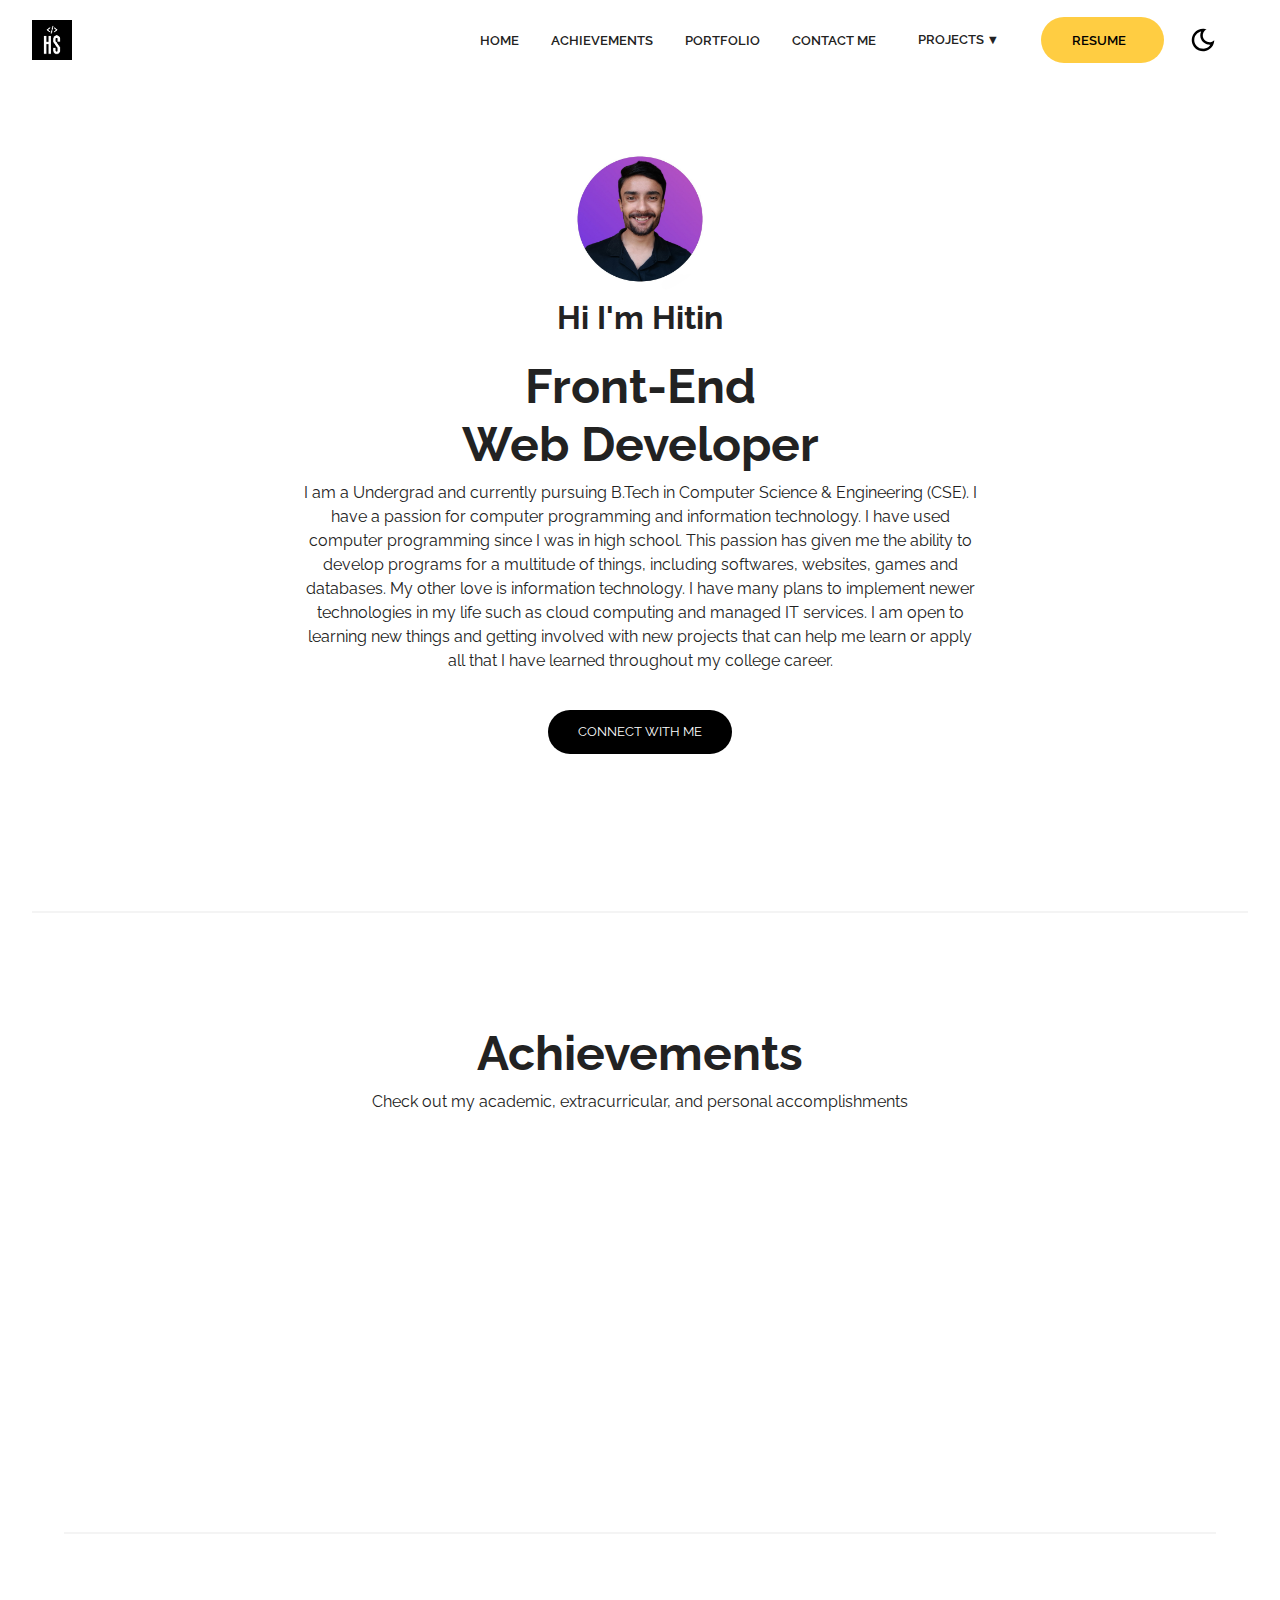
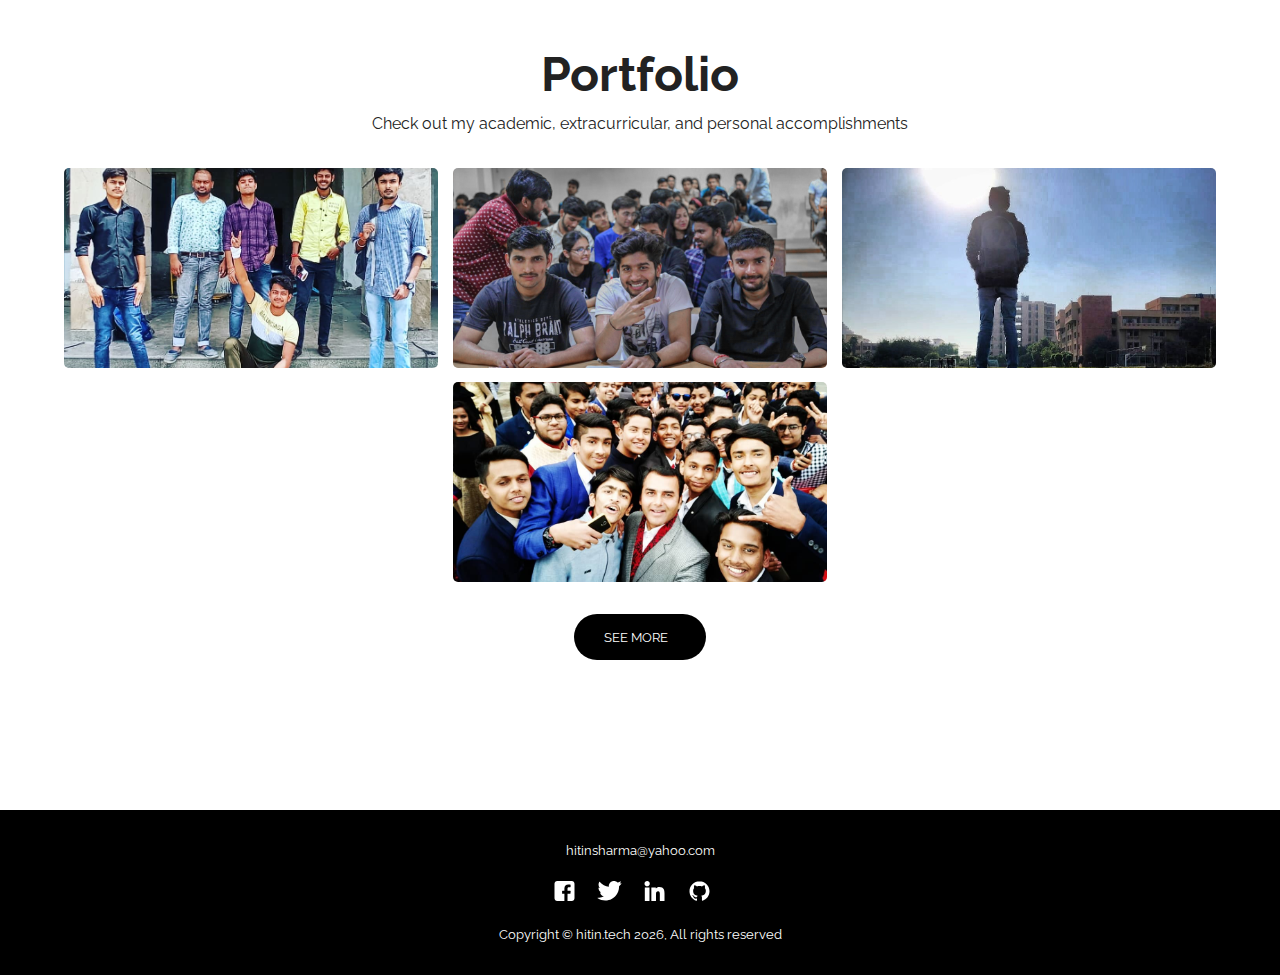
==== index.html @ 6531ae47 "first commit" ====
<!DOCTYPE html>
<html lang="en">
  <head>
  <style>
        :root {
    --bg-primary: #ffffff; /* Default background color */
    --text-color: #222222; /* Default text color */
    --dark-bg-primary: #333333; /* Dark mode background color */
    --dark-text-color: #ffffff; /* Dark mode text color */
}

/* Style for the dropdown menu */
.dropdown {
    position: relative;
    display: inline-block;
}

/* Style for the dropdown button */
.dropdown button {
    background: var(--bg-primary);
    color: var(--text-color);
    font-family: "Raleway", sans-serif;
    padding: 10px;
    margin: 0 1rem;
    font-size: 0.8rem;
    font-weight: var(--weight-semibold);
    border: none;
    cursor: pointer;
}

/* Dark mode styles for the dropdown button */
.dark-mode .dropdown button {
    background: var(--dark-bg-primary);
    color: var(--dark-text-color);
}

/* Style for the dropdown content (hidden by default) */
.dropdown-content {
    display: none;
    position: absolute;
    background-color: #f9f9f9;
    min-width: 160px;
    box-shadow: 0px 8px 16px 0px rgba(0,0,0,0.2);
    z-index: 1;
}

/* Style for the links inside the dropdown */
.dropdown-content a {
    color: black; /* Default link color */
    padding: 12px 16px;
    text-decoration: none;
    display: block;
}

/* Dark mode styles for links inside the dropdown */
.dark-mode .dropdown-content a {
    color: white; /* Dark mode link color */
}

/* Change color on hover */
.dropdown-content a:hover {
    background-color: #f1f1f1;
}

/* Show the dropdown menu on hover */
.dropdown:hover .dropdown-content {
    display: block;
}

    </style>
    <meta charset="UTF-8" />
    <meta http-equiv="X-UA-Compatible" content="IE=edge" />
    <meta name="viewport" content="width=device-width, initial-scale=1.0" />
    <!-- Primary Meta Tags -->
    <title>Hitin's - Personal Portfolio</title>
    <meta name="title" content="Hitin's Portfolio" />
    <meta
      name="description"
      content="Explore my diverse portfolio showcasing a passion for web development, unique projects, and a commitment to delivering innovative solutions."
    />
    
    <meta name="title" property="og:title" content="Enter your title here">
    <meta property="og:type" content="Enter any tyoe like Article or Website">
    <meta name="description" property="og:description" content="Enter description here">
    <meta name="image" property="og:image" content="Enter image URL here">
    <meta property='og:url' content='https://www.hitin.tech/project1/index.html'/>

    <!-- Open Graph / Facebook -->
    <meta property="og:type" content="website" />
    <meta
      property="og:url"
      content="https://www.hitin.tech/"
    />
    <meta property="og:title" content="Hitin's Portfolio" />
    <meta
      property="og:description"
      content="Explore my diverse portfolio showcasing a passion for web development, unique projects, and a commitment to delivering innovative solutions."
    />
    <meta
      property="og:image"
      content="https://www.hitin.tech/assets/link-image.png"
    />

    <!-- Twitter -->
    <meta property="twitter:card" content="summary_large_image" />
    <meta
      property="twitter:url"
      content="https://www.hitin.tech/"
    />
    <meta property="twitter:title" content="Hitin's Portfolio" />
    <meta
      property="twitter:description"
      content="Explore my diverse portfolio showcasing a passion for web development, unique projects, and a commitment to delivering innovative solutions."
    />
    <meta
      property="twitter:image"
      content="https://www.hitin.tech/assets/link-image.png"
    />

    <!-- Link -->
    <link
      rel="apple-touch-icon"
      sizes="180x180"
      href="assets/favicon/apple-touch-icon.png"
    />
    <link
      rel="icon"
      type="image/png"
      sizes="16x16"
      href="/assets/favicon/favicon-16x16.png"
    />
    <link
      rel="icon"
      type="image/png"
      sizes="32x32"
      href="assets/favicon/favicon-32x32.png"
    />
    <link
      rel="icon"
      type="image/png"
      sizes="192x192"
      href="assets/favicon/android-chrome-192x192.png"
    />
    <link
      rel="icon"
      type="image/png"
      sizes="512x512"
      href="assets/favicon/android-chrome-512x512.png"
    />
    <link rel="icon" type="image/x-icon" href="assets/favicon/favicon.ico" />
    <link rel="manifest" href="assets/favicon/site.webmanifest" />
    <link
      rel="stylesheet"
      href="https://use.fontawesome.com/releases/v5.15.4/css/all.css"
      integrity="sha384-DyZ88mC6Up2uqS4h/KRgHuoeGwBcD4Ng9SiP4dIRy0EXTlnuz47vAwmeGwVChigm"
      crossorigin="anonymous"
    />
    <link rel="stylesheet" href="css/style.css" />
    <link rel="stylesheet" href="css/utilities.css" />
    <script async src="https://www.googletagmanager.com/gtag/js?id=G-TYW9DEWFYD"></script>
    <script>
    window.dataLayer = window.dataLayer || [];
    function gtag(){dataLayer.push(arguments);}
    gtag('js', new Date());

    gtag('config', 'G-HRS0KFX5E3');
</script>
  </head>
  <body>
    <header id="hero">
      <!-- Navbar -->
      <nav class="navbar">
        <div class="container">
          <!-- Logo -->
          <h1 id="logo">
            <a href="index.html"
              ><img src="./assets/logo1.png" alt="Your Logo"
            /></a>
          </h1>
          <!-- Navbar links -->
          <ul class="nav-menu">
		  <li><a class="nav-link" href="#">HOME</a></li>
            <li><a class="nav-link" href="#projects">ACHIEVEMENTS</a></li>
			<li><a class="nav-link" href="#portfolio">PORTFOLIO</a></li>
            <li><a class="nav-link" href="contact/index.html">CONTACT ME</a></li>
            <li>
						                         <div class="dropdown">
                           <!-- Dropdown button -->
									<button>PROJECTS ▼</button>
    
								<!-- Dropdown content -->
								<div class="dropdown-content">
							<!-- Links to different pages -->
								<a href="project1/index.html" TARGET="_blank">Algorithm Visualizer</a>
								<a href="project2/index.html" TARGET="_blank">भोजन वितरण - Food Waste Management System</a>
								<a href="index.html" TARGET="_blank">Personal Portfolio</a>
							</div>
									</div>

						</li>
						
            <li>
              <a
                class="nav-link btn btn-primary"
                href="profile.pdf" target="_blank"
                >RESUME <i class="fas fa-arrow-right"></i
              ></a>
            </li>

            <!-- Toggle switch -->
            <div class="theme-switch">
              <input type="checkbox" id="switch" />
              <label class="toggle-icons" for="switch">
                <img class="moon" src="assets/moon.svg" />
                <img class="sun" src="assets/sun.svg" />
              </label>
            </div>
            <!-- Hamburger menu -->
          </ul>
          <div class="hamburger">
            <span class="bar"></span>
            <span class="bar"></span>
            <span class="bar"></span>
          </div>
        </div>
      </nav>

      <section class="header-container">
        <img
          class="profile-image"
          src="assets/intro-image.jpg"
          alt=""
        />
        <h1>Hi I'm Hitin</h1>

        <div class="content-text">
          <h2>Front-End</h2>
          <h2>Web Developer</h2>

          <p>
        I am a Undergrad and currently pursuing B.Tech in Computer Science & Engineering (CSE). I have a passion for computer 
		programming and information technology. I have used computer programming since I was in high school. This passion has given me
		the ability to develop programs for a multitude of things, including softwares, websites, games and databases. My other love is
		information technology. I have many plans to implement newer technologies in my life such as cloud computing and managed IT 
		services.
        I am open to learning new things and getting involved with new projects that can help me learn or apply all that I have learned throughout my college career.
          </p>
        </div>
        <a
          href="https://www.linkedin.com/in/hitin-sharma-431a8723b/"
          class="btn btn-secondary"
          target="_blank"
          >Connect With Me</a
        >
      </section>
    </header>

    <!-- Projects -->
    <section id="projects" class="project-container container">
      <div class="division"></div>
      <div class="content-text">
        <h2>Achievements</h2>
        <p>Check out my academic, extracurricular, and personal accomplishments</p>
      </div>

      <article class="project">
        <!-- Project 1 -->
        <div href="" class="card">
          <div class="project-info">
            <div class="project-bio">
              <h3>🏆 Secured 1st Position in Website Building Competition</h3>
              <p>March , 2023</p>
            </div>

            <div class="project-link">
           
            </div>
          </div>
        </div>

        <!-- Project 2 -->
        <div href="" class="card">
          <div class="project-info">
            <div class="project-bio">
              <h3>🏆 Secured 1st Position in Tech Quiz Competition</h3>
              <p>March , 2023</p>
            </div>

            <div class="project-link">
            
            </div>
          </div>
        </div>

        <!-- Porject 3 -->
        <div href="" class="card">
          <div class="project-info">
            <div class="project-bio">
              <h3>🏆 Secured 3rd Position in Call of Duty</h3>
              <p>March , 2023</p>
            </div>

            <div class="project-link">
              
            </div>
          </div>
        </div>

       
      </article>
	  <!-- Projects -->
    <section id="portfolio" class="portfolio-container container">
      <div class="division"></div>
      <div class="content-text">
        <h2>Portfolio</h2>
        <p>Check out my academic, extracurricular, and personal accomplishments</p>
      </div>

      <article class="portfolio">
        <!-- Project 1 -->
        <div href="" class="card2">
          <div class="portfolio-info">
            <div class="portfolio-bio">
              <h3>College Friends</h3>
              <p>📍Galgotias University</p>
            </div>

            <div class="portfolio-link">
           
            </div>
          </div>
        </div>

        <!-- Project 2 -->
        <div href="" class="card2">
          <div class="portfolio-info">
            <div class="portfolio-bio">
              <h3>TechFest </h3>
              <p>📍NIET</p>
            </div>

            <div class="portfolio-link">
            
            </div>
          </div>
        </div>

        <!-- Porject 3 -->
        <div href="" class="card2">
          <div class="portfolio-info">
            <div class="portfolio-bio">
              <h3>Random</h3>
              <p>📍Galgotias College Playground</p>
            </div>

            <div class="portfolio-link">
              
            </div>
          </div>
        </div>
		<!-- Porject 4 -->
        <div href="" class="card2">
          <div class="portfolio-info">
            <div class="portfolio-bio">
              <h3>Engineer's Day 2023</h3>
              <p>📍NIET</p>
            </div>

            <div class="portfolio-link">
              
            </div>
          </div>
        </div>
		<!-- Porject 5 -->
        <div href="" class="card2">
          <div class="portfolio-info">
            <div class="portfolio-bio">
              <h3>High School Farewell</h3>
              <p>📍Nirmala Convent School</p>
            </div>

            <div class="portfolio-link">
              
            </div>
          </div>
        </div>
		<!-- Porject 6 -->
        <div href="" class="card2">
          <div class="portfolio-info">
            <div class="portfolio-bio">
              <h3>Cyber Sapiens </h3>
              <p>📍NIET</p>
            </div>

            <div class="portfolio-link">
              
            </div>
          </div>
        </div>

       
      </article>

      <a href="https://www.instagram.com/iamhitinsharma" class="btn btn-secondary"
        target="_blank" >See More <i class="fas fa-arrow-right"></i
      ></a>
      <br><br><br><br>
    </section>

    <footer id="footer">
      <div class="container">
        <a href="mailto:hitinsharma@yahoo.com">hitinsharma@yahoo.com</a>
        <!-- Social links -->
        <div class="social">
          <a href="https://www.facebook.com/hitin.sharma.33/" target="_blank"
            ><img src="./assets/facebook-icon.svg" alt="Facebook"
          /></a>
          <a href="https://twitter.com/HitinSharma7" target="_blank"><img src="./assets/twitter-icon.svg" alt="Twitter" /></a>
          <a href="https://www.linkedin.com/in/hitin-sharma-431a8723b/" target="_blank"
            ><img src="./assets/linkedin-icon.svg" alt="Linkedin"/></a>
          <a href="https://github.com/hitinsharma" target="_blank"><img src="./assets/github-icon.svg" alt="GitHub" /></a>
          <a href="https://www.youtube.com/channel/UCHW_a3tiNE1DMYt32oHubUw" target="_blank"
            >
         <i class="fab fa-youtube"></i></a>
        </div>
  
        <p>Copyright &copy; hitin.tech <span id="datee"></span>, All rights reserved</p>
      </div>
    </footer>
    <script src="js/script.js"></script>
  </body>
</html>
---- css/style.css ----
/* This is the required project styling. Will contain essential CSS styles like:
   * Flex property
   * Grid layout
   * Cards and sections
*/

@import url(https://fonts.googleapis.com/css?family=Raleway:100,200,300,regular,500,600,700,800,900,100italic,200italic,300italic,italic,500italic,600italic,700italic,800italic,900italic);

/* variables */
:root {
  /* Colors */
  --primary-color: #ffcd42;
  --secondary-color: #ffd35c;
  --bg-primary: #ffffff;
  --text-color: #222222;
  --text-color-two: #ffffff;
  --bg-secondary: #000000;
  --card-background: #f4f4f4;
  --bg-secondary-two: #111111;

  --shadow: 0 10px 40px rgba(0, 0, 0, 0.2);

  /* Font Weight */
  --weight-small: 400;
  --weight-semibold: 600;
  --weight-bold: 800;

  /* Max width */
  --width-small: 600px;
  --width-medium: 1100px;
  --width-large: 1300px;
}

[data-theme="dark"] {
  --primary-color: #ffcd42;
  --secondary-color: #ffd35c;
  --bg-primary: #000000;
  --text-color: #ffffff;
  --text-color-two: #222222;
  --bg-secondary: #ffffff;
  --card-background: #111111;
  --bg-secondary-two: #f4f4f4;
  --shadow: 0 2px 10px rgba(95, 95, 95, 0.2);
}

html {
  font-size: 100%;
  scroll-behavior: smooth;
}


/* Reset default styling */
* {
  margin: 0;
  padding: 0;
  box-sizing: border-box;
}

ul {
  list-style: none;
}

a {
  text-decoration: none;
  color: var(--text-color);
}

/* Main styling */
body {
  background: var(--bg-primary);
  color: var(--text-color);
  font-family: "Raleway", sans-serif;
  line-height: 1.5;
}

/* Navbar */
.navbar {
  position: fixed;
  top: 0;
  left: 0;
  right: 0;
  z-index: 20;
  background: var(--bg-primary);
}

.navbar .container {
  display: flex;
  align-items: center;
  justify-content: space-between;
  z-index: 20;
  height: 80px;
  width: 100%;
}

.navbar .nav-menu {
  display: flex;
  align-items: center;
  background: var(--bg-primary);
}

.navbar .nav-link {
  margin: 0 1rem;
  font-size: 0.8rem;
  font-weight: var(--weight-semibold);
}

.navbar #logo img {
  display: block;
  width: 40px;
}

.navbar .btn {
  margin-right: 1.5rem;
}

.fas.fa-arrow-right {
  margin-left: 0.5rem;
  font-size: 0.9rem;
}

/* hamburger */
.hamburger {
  margin-bottom: 0.1rem;
  display: none;
}

.bar {
  display: block;
  width: 23px;
  height: 3px;
  margin: 4px auto;
  transition: all 0.3s ease-in-out;
  border-radius: 30px;
  background-color: var(--bg-secondary);
}

/* Hero section */
#hero {
  display: flex;
  flex-direction: column;
  height: 100%;
}

.profile-image {
  width: 150px;
  border-radius: 50%;
  animation: bounce 1s infinite alternate;
}

@keyframes bounce {
  from {
    transform: translateY(0px);
  }

  to {
    transform: translateY(-10px);
  }
}

.division {
  width: 100%;
  height: 2px;
  background-color: var(--card-background);
  margin: 5.5rem 0;
}
/* Projects */
#projects {
  display: flex;
  flex-direction: column;
  margin: 2rem auto 5rem;
}

#projects .btn {
  align-self: center;
  margin: 2rem 0;
}

.project {
  display: grid;
  grid-template-columns: repeat(3, 1fr);
  grid-auto-rows: minmax(250px, auto);
  grid-gap: 0.9rem;
}

.card .project-bio p {
  font-size: 0.83rem;
}

.card .project-bio h3 {
  font-size: 0.9rem;
}

.project-info {
  display: flex;
  justify-content: space-between;
  opacity: 0;
  position: relative;
  transition: 0.5s ease-in-out;
}

.project-bio {
  display: flex;
  flex-direction: column;
  justify-content: flex-end;
  position: relative;
  top: 160px;
  left: 10px;
}
/* portfolio */
#portfolio {
  display: flex;
  flex-direction: column;
  margin: 2rem auto 5rem;
  width: 100%;
}

#portfolio .btn {
  align-self: center;
  margin: 2rem 0;
}

.portfolio {
  display: grid;
  grid-template-columns: repeat(3, 1fr);
  
  grid-auto-rows: minmax(200px, auto);
  grid-gap: 0.9rem;
}

.card .portfolio-bio p {
  font-size: 0.83rem;
}

.card .portfolio-bio h3 {
  font-size: 0.9rem;
}

.portfolio-info {
  display: flex;
  justify-content: space-between;
  opacity: 0;
  position: relative;
  transition: 0.5s ease-in-out;
}

.portfolio-bio {
  display: flex;
  flex-direction: column;
  justify-content: flex-end;
  position: relative;
  top: 120px;
  left: 1px;
}


/* Footer */
body {
  margin: 0;
  padding: 0;
  min-height: 100vh;
  position: relative;
}
#footer {
  position: absolute;
  bottom: -75px;
  left: 0;
  right: 0;
  background: #000000;
  box-sizing: border-box;
  width: 100%;
  padding: 15px;
}

#footer .container {
  display: flex;
  flex-direction: column;
  align-items: center;
  justify-content: center;
  color: #ffffff;
  min-height: 3px;
  text-align: center;
}

#footer a {
  font-size: 0.8rem;
  color: #fff;
}

#footer a:hover {
  opacity: 0.6;
}

#footer .social {
  margin: 0.9rem 0;
}

i {
  font-size: 24px; /* Adjust the size as needed */
}

#footer .social img {
  width: 25px;
  height: 20px;
}

#footer .social a {
  margin: 0 0.5rem;
}

#footer p {
  font-size: 0.8rem;
}

/* Responsiveness */

@media (max-width: 1000px) {
  .project {
    display: grid;
    grid-template-columns: repeat(2, 1fr);
  }
}

@media (max-width: 768px) {
}

@media (max-width: 670px) {
  .navbar .nav-menu {
    position: fixed;
    right: -100vw;
    top: 4.5rem;
    flex-direction: column;
    width: calc(80% - 10px);
    transition: 0.3s;
    box-shadow: var(--shadow);
    padding: 2rem;
    border-radius: 5px;
    align-items: flex-start;
  }

  .navbar .btn {
    margin: 0;
    margin-top: 1rem;
  }

  .nav-menu.active {
    right: 20px;
  }

  .nav-menu .nav-link {
    font-size: 0.9rem;
    margin: 0 0.2rem;
  }

  .nav-menu li {
    margin-bottom: 0.5rem;
    width: 100%;
  }

  .nav-menu .btn {
    width: 100%;
    text-align: center;
    margin-top: 0.5rem;
  }

  .hamburger {
    display: block;
    cursor: pointer;
    padding: 0.2rem 0.4rem;
  }

  .hamburger.active {
    border: 1px dotted gray;
  }

  .hamburger.active .bar:nth-child(2) {
    opacity: 0;
  }

  .hamburger.active .bar:nth-child(1) {
    transform: translateY(6px) rotate(45deg);
  }

  .hamburger.active .bar:nth-child(3) {
    transform: translateY(-8px) rotate(-45deg);
  }
}

@media (max-width: 600px) {
  .project {
    display: grid;
    grid-template-columns: 1fr;
  }

  .header-container .btn {
    border-radius: 5px;
    width: 80%;
  }
}
---- css/utilities.css ----
/* ?This is where reusable styling of this template will be. 
   !Will contain things like:
   * Button styling
   * Background color styling
   * padding and margin
*/

.container {
  max-width: var(--width-large);
  margin: 0 auto;
  padding: 1rem 2rem;
}

h1::selection,
h2::selection {
  color: #111;
  background: var(--primary-color);
}

/* Buttons */
.btn {
  display: inline-block;
  padding: 0.75rem 1.9rem;
  border-radius: 30px;
  text-transform: uppercase;
  font-size: 0.82rem;
  transition: 0.3s;
}

.btn-primary {
  background: var(--primary-color);
  color: #000000;
}

.btn-secondary {
  margin: 5px 0;
  background-color: var(--bg-secondary);
  color: var(--bg-primary);
}

/* add hover to resume button */
.btn-primary:hover {
  background: var(--secondary-color);
}

/* Dark mode toggle */
#switch {
  display: none;
}

.toggle-icons {
  display: flex;
  justify-content: space-between;
  align-items: center;
  cursor: pointer;
}

.toggle-icons > img {
  transition: 0.6s cubic-bezier(0.23, 1, 0.32, 1);
  width: 30px;
}

.moon {
  transform: rotate(10deg);
}

#switch:checked + .toggle-icons .moon {
  transform: rotate(250deg);
}

#switch:checked + .toggle-icons .sun {
  transform: rotate(100deg);
}

/* Header Container */
.header-container {
  display: flex;
  flex-direction: column;
  align-items: center;
  justify-content: center;
  margin-top: 8rem;
  padding: 1rem;
}

.header-container > div {
  margin-top: 1rem;
}

.content-text {
  text-align: center;
  margin: 1.5rem 0;
}

.content-text h2 {
  font-size: 3rem;
  line-height: 1.2;
  transition: 0.2s ease-in-out;
}

.content-text p {
  padding: 0.5rem;
  margin: 0 auto;
  max-width: 700px;
}

/* Project cards */
.card {
  padding: 1rem;
  background: var(--card-background);
  color: #ffffff;
  border-radius: 5px;
  transition: 0.4s ease-in-out;
  cursor: pointer;
}

.card a {
  color: #ffffff;
  transition: 0.25s ease-in-out;
  font-size: 1.1rem;
  margin-right: 0.3rem;
}

.card a:hover {
  color: var(--primary-color);
}

.card:hover {
  box-shadow: inset 0 100px 1000px 10px rgba(0, 0, 0, 0.8);
}

.card:hover .project-info {
  opacity: 1;
}

/* Project Images */

/* project 1 */
.card:nth-child(1) {
  background: url(../assets/project/project-one.png) center center/cover;
}

/* Project 2 */
.card:nth-child(2) {
  background: url(../assets/project/project-two.png) center center/cover;
}

/* Project 3 */
.card:nth-child(3) {
  background: url(../assets/project/project-three.png) center center/cover;
}

/* Project 4 */
.card:nth-child(4) {
  background: url(../assets/project/project-four.png) center center/cover;
}

/* Project 5 */
.card:nth-child(5) {
  background: url(../assets/project/project-five.png) center center/cover;
}

/* Project 6 */
.card:nth-child(6) {
  background: url(../assets/project/project-six.png) center center/cover;
}
/* Project cards */
.card2 {
  padding: 1rem;
  background: var(--card-background);
  color: #ffffff;
  border-radius: 5px;
  transition: 0.4s ease-in-out;
  cursor: pointer;
}

.card2 a {
  color: #ffffff;
  transition: 0.25s ease-in-out;
  font-size: 1.1rem;
  margin-right: 0.3rem;
}

.card2 a:hover {
  color: var(--primary-color);
}

.card2:hover {
  box-shadow: inset 0 100px 1000px 10px rgba(0, 0, 0, 0.8);
}

.card2:hover .portfolio-info {
  opacity: 1;
}

/* Project Images */

/* project 1 */
.card2:nth-child(1) {
  background: url(../assets/portfolio/portfolio1.png) center center/cover;
}

/* Project 2 */
.card2:nth-child(2) {
  background: url(../assets/portfolio/portfolio2.png) center center/cover;
}

/* Project 3 */
.card2:nth-child(3) {
  background: url(../assets/portfolio/portfolio3.png) center center/cover;
}

/* Project 4 */
.card2:nth-child(4) {
  background: url(../assets/portfolio/portfolio4.png) center center/cover;
}

/* Project 5 */
.card2:nth-child(5) {
  background: url(../assets/portfolio/portfolio5.png) center center/cover;
}

/* Project 6 */
.card2:nth-child(6) {
  background: url(../assets/portfolio/portfolio6.png) center center/cover;
}

/* Media Queries */
@media (max-width: 768px) {
  .header-container {
    margin-top: 7rem;
    text-align: center;
  }

  .content-text h2 {
    font-size: 2.5rem;
  }
}
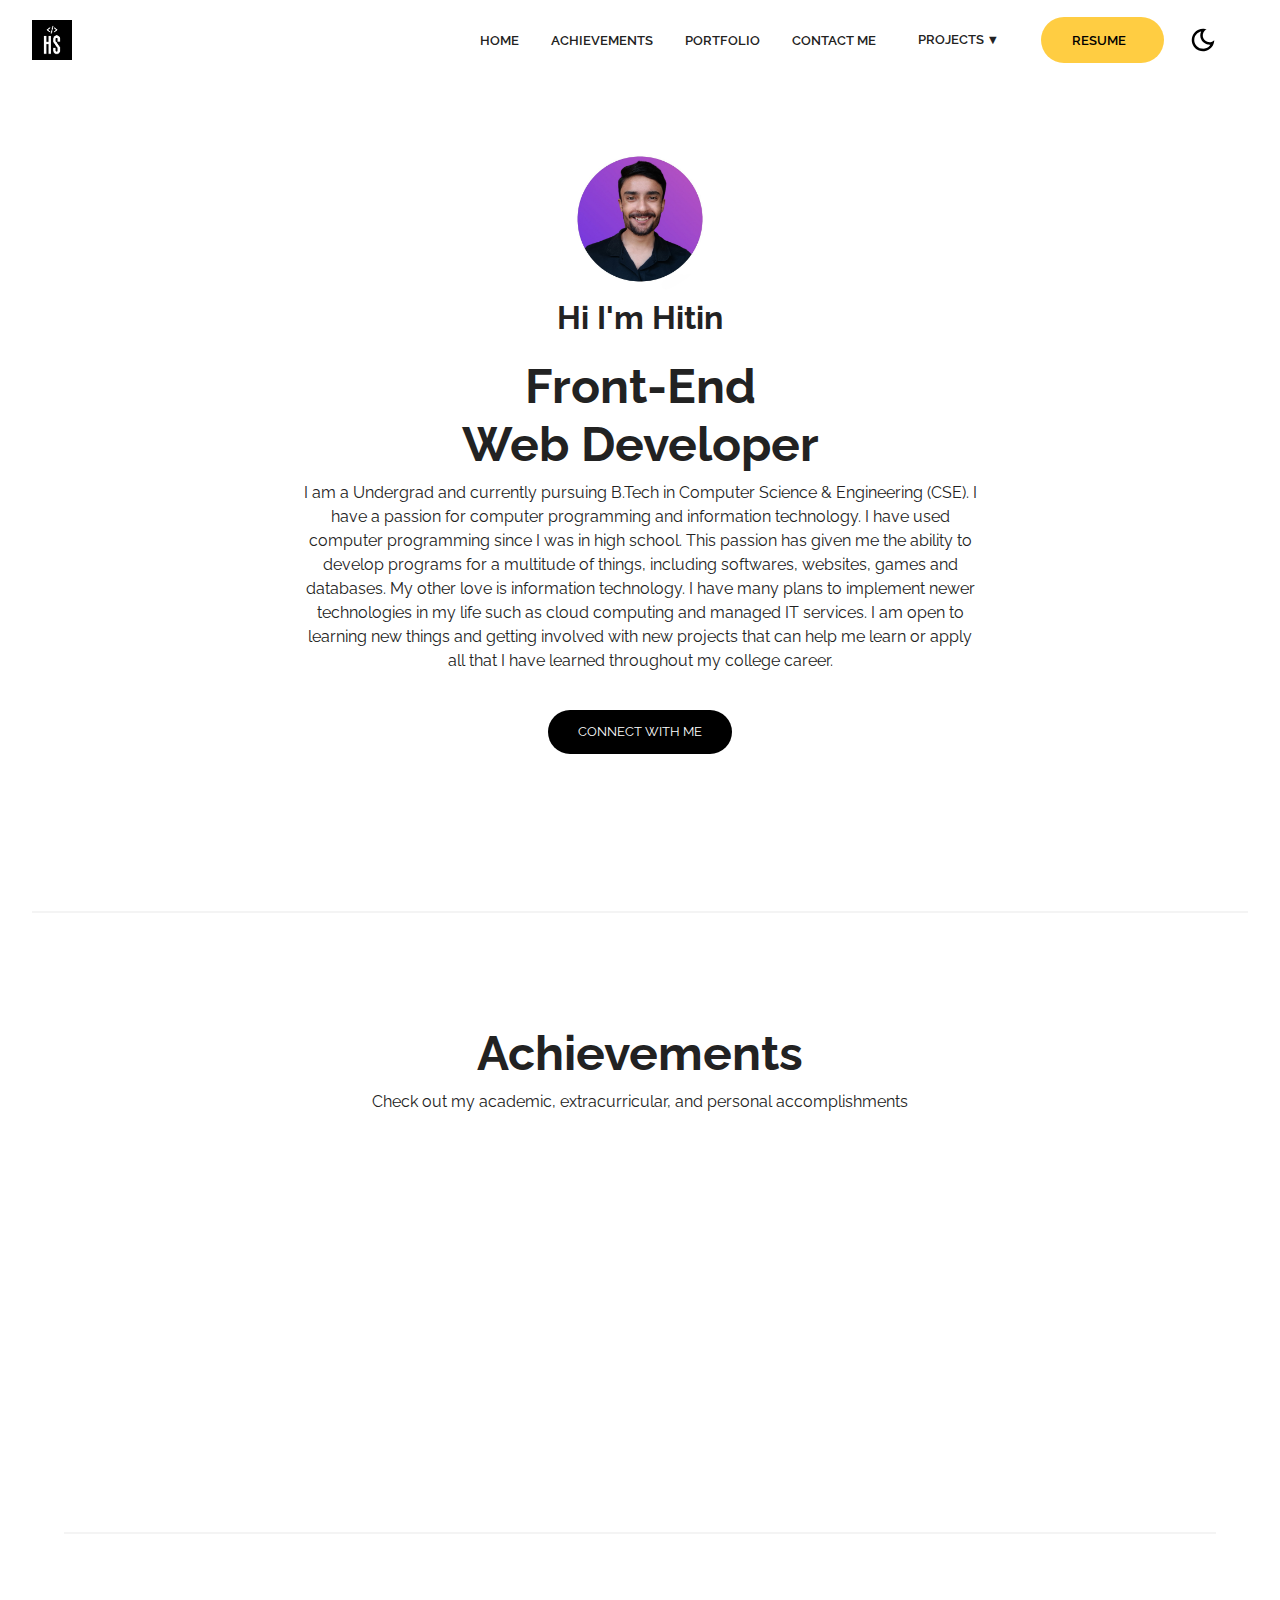
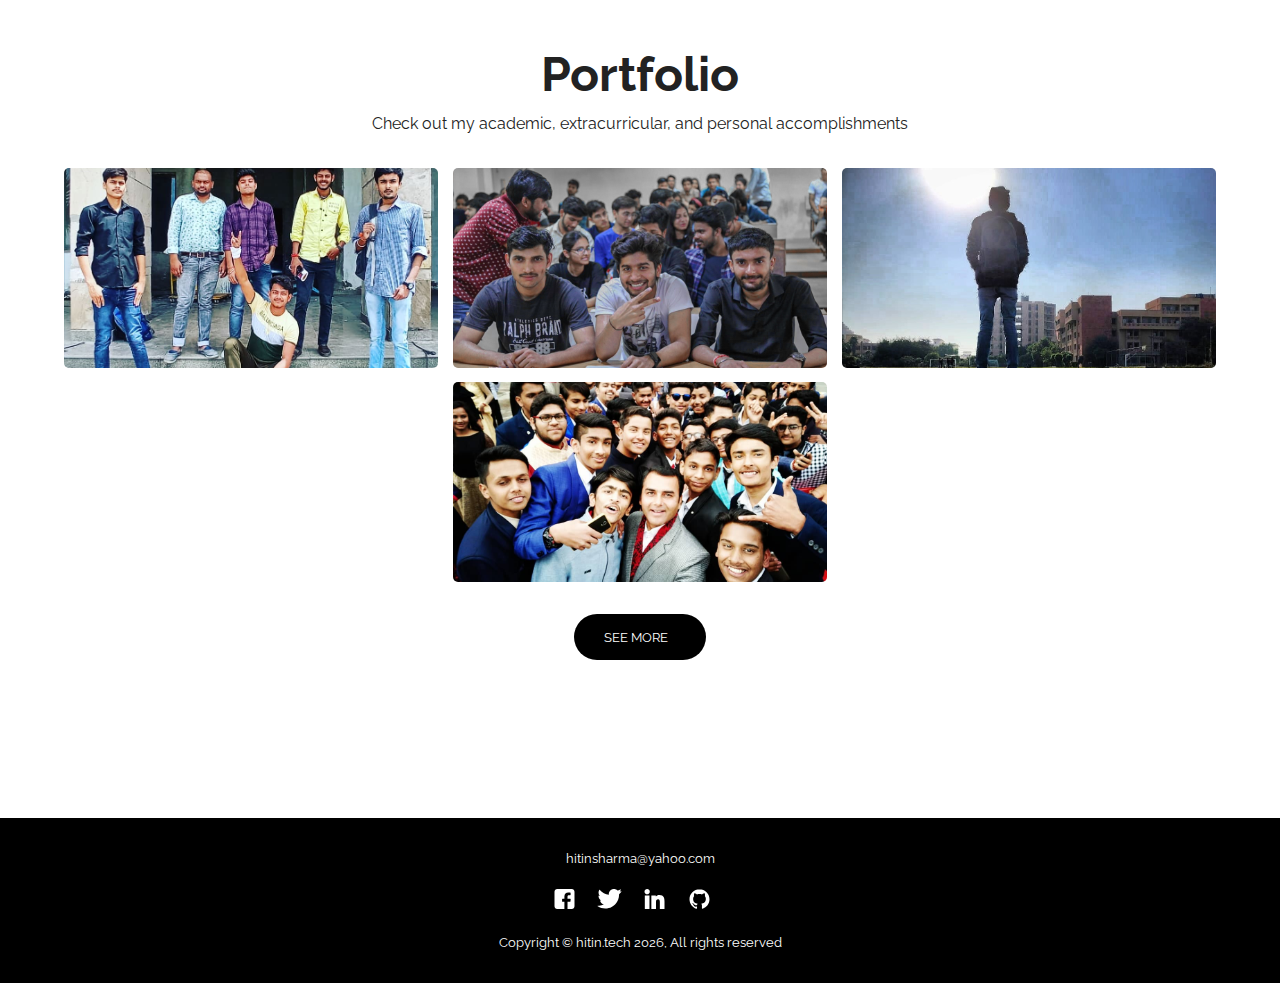
==== commit 2899575c: "update february" ====
--- a/index.html
+++ b/index.html
@@ -158,13 +158,6 @@
     <link rel="stylesheet" href="css/style.css" />
     <link rel="stylesheet" href="css/utilities.css" />
     <script async src="https://www.googletagmanager.com/gtag/js?id=G-TYW9DEWFYD"></script>
-    <script>
-    window.dataLayer = window.dataLayer || [];
-    function gtag(){dataLayer.push(arguments);}
-    gtag('js', new Date());
-
-    gtag('config', 'G-HRS0KFX5E3');
-</script>
   </head>
   <body>
     <header id="hero">
@@ -202,7 +195,7 @@
             <li>
               <a
                 class="nav-link btn btn-primary"
-                href="profile.pdf" target="_blank"
+                href="resume/profile.html" target="_blank"
                 >RESUME <i class="fas fa-arrow-right"></i
               ></a>
             </li>
--- a/css/style.css
+++ b/css/style.css
@@ -132,7 +132,8 @@
   transition: all 0.3s ease-in-out;
   border-radius: 30px;
   background-color: var(--bg-secondary);
-}
+} 
+
 
 /* Hero section */
 #hero {
@@ -262,7 +263,7 @@
 }
 #footer {
   position: absolute;
-  bottom: -75px;
+  bottom: -83px;
   left: 0;
   right: 0;
   background: #000000;
